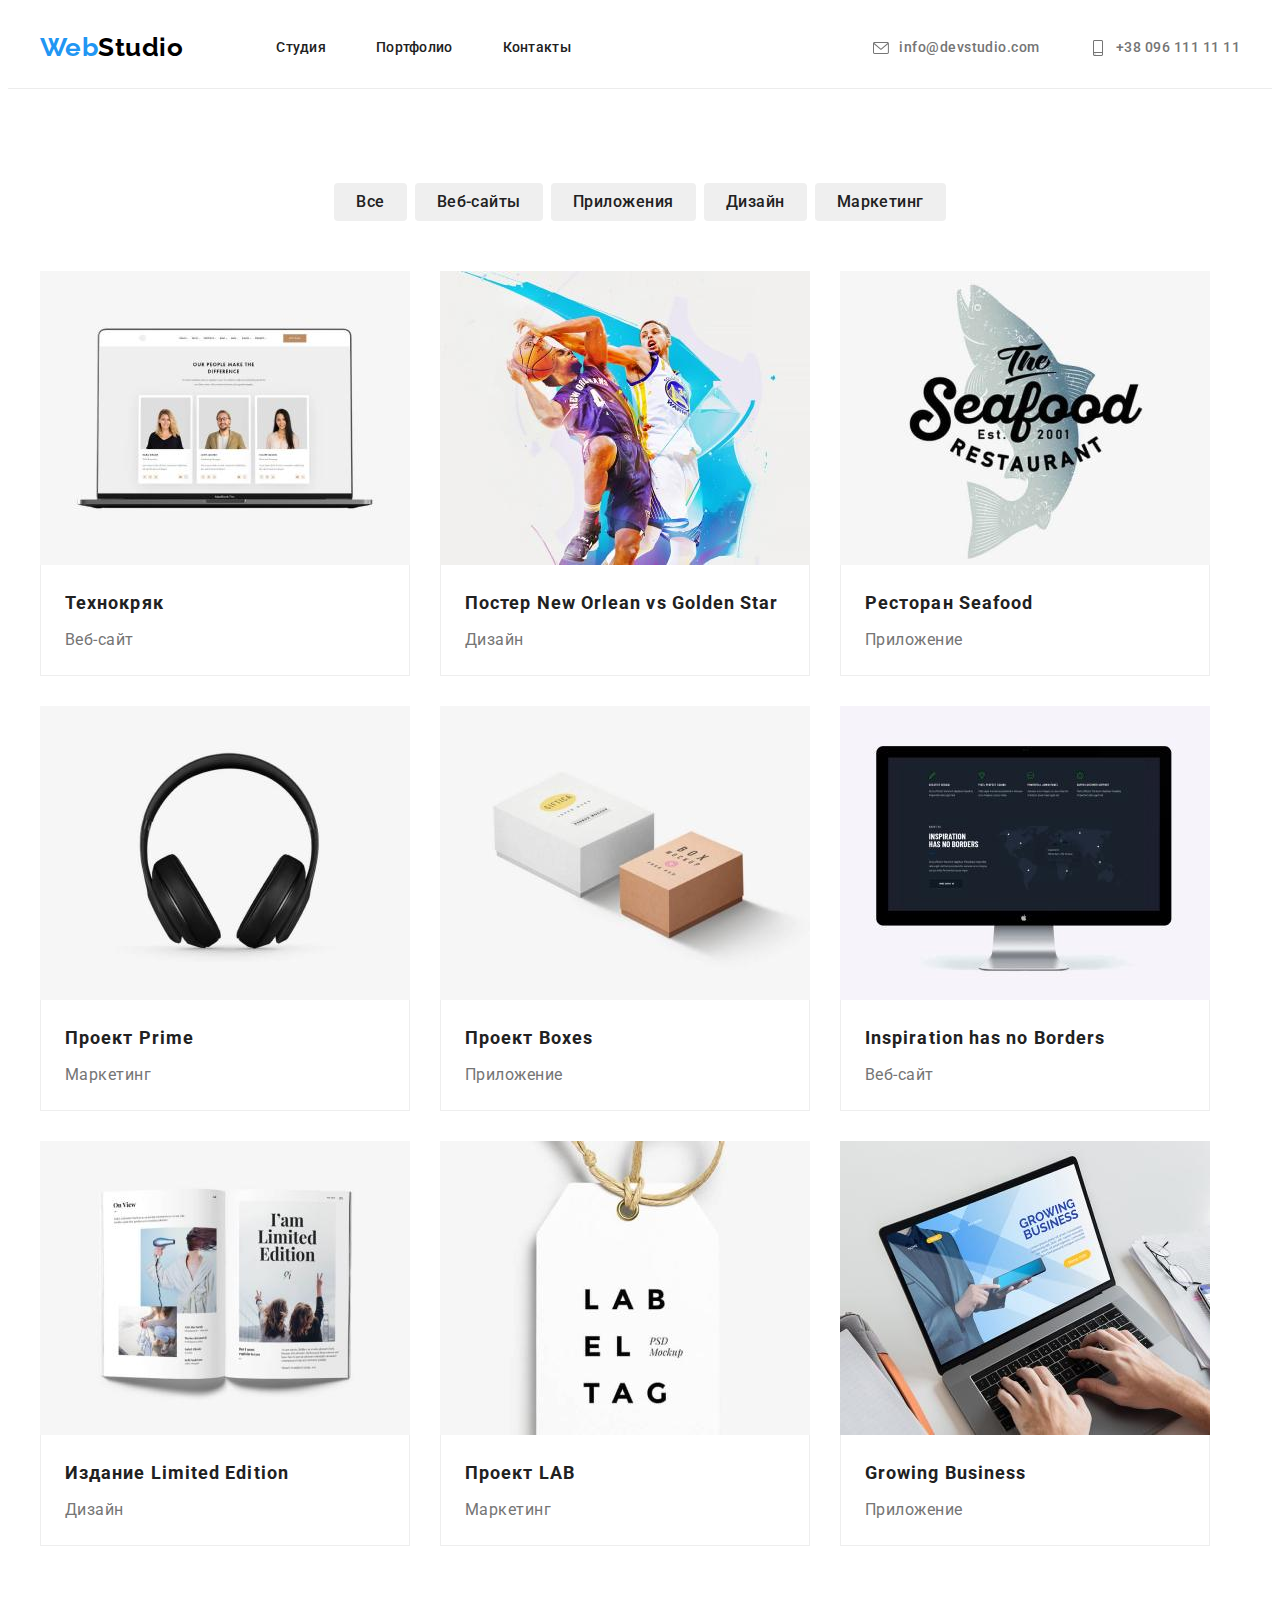
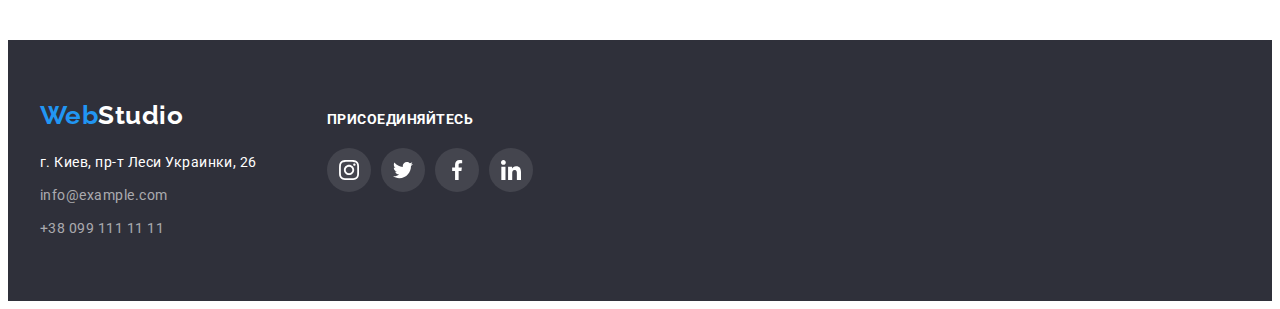
==== portfolio.html @ e668d9b5 "copy hw.4" ====
<!DOCTYPE html>
<html lang="ru">
  <head>
    <meta charset="UTF-8" />
    <meta http-equiv="X-UA-Compatible" content="IE=edge" />
    <meta name="viewport" content="width=device-width, initial-scale=1.0" />
    <title>Document</title>
    <link rel="preconnect" href="https://fonts.googleapis.com" />
    <link rel="preconnect" href="https://fonts.gstatic.com" crossorigin />
    <link
      rel="stylesheet"
      href="https://cdnjs.cloudflare.com/ajax/libs/modern-normalize/1.1.0/modern-normalize.min.css"
      integrity="sha512-wpPYUAdjBVSE4KJnH1VR1HeZfpl1ub8YT/NKx4PuQ5NmX2tKuGu6U/JRp5y+Y8XG2tV+wKQpNHVUX03MfMFn9Q=="
      crossorigin="anonymous"
      referrerpolicy="no-referrer"
    />
    <link
      href="https://fonts.googleapis.com/css2?family=Raleway:wght@700&family=Roboto:wght@400;500;700;900&display=swap"
      rel="stylesheet"
    />
    <link rel="stylesheet" href="./css/styles.css" />
  </head>
  <body>
    <header class="header">
      <div class="container main-nav">
        <nav class="site-nav-full">
          <a href="./index.html" class="logo" lang="en"><span class="web">Web</span>Studio</a>
          <ul class="site-nav">
            <li class="item"><a class="link" href="">Студия</a></li>
            <li class="item"><a class="link" href="./portfolio.html">Портфолио</a></li>
            <li class="item"><a class="link" href="">Контакты</a></li>
          </ul>
        </nav>
        <ul class="header-contact">
          <li class="item">
            <a class="contacts" href="" lang="en">
              <svg class="contact-icon">
                <use href="./images/more-icons.svg#envelope"></use>
              </svg>
              info@devstudio.com</a
            >
          </li>
          <li class="item">
            <a class="contacts" href="">
              <svg class="contact-icon">
                <use href="./images/icons.svg#smartphone"></use></svg
              >+38 096 111 11 11</a
            >
          </li>
        </ul>
      </div>
    </header>
    <main>
      <section class="section section-portfolio">
        <div class="container">
          <ul class="btns-portfolio">
            <li class="item"><button class="button-portfolio" type="button">Все</button></li>
            <li class="item"><button class="button-portfolio" type="button">Веб-сайты</button></li>
            <li class="item"><button class="button-portfolio" type="button">Приложения</button></li>
            <li class="item"><button class="button-portfolio" type="button">Дизайн</button></li>
            <li class="item"><button class="button-portfolio" type="button">Маркетинг</button></li>
          </ul>
          <ul class="work-examples">
            <li class="item">
              <a class="link" href="">
                <img class="image" src="./images/portfolio-box-1.jpg" width="370" height="294" alt="Открытый ноутбук" />
                <div class="item-title-text">
                  <h2 class="title">Технокряк</h2>
                  <p class="text">Веб-сайт</p>
                </div>
              </a>
            </li>
            <li class="item">
              <a class="link" href="">
              <img class="image" src="./images/portfolio-box-2.jpg" width="370" height="294" alt="Баскетболисты" />
              <div class="item-title-text">
                <h2 class="title">Постер <span lang="en">New Orlean vs Golden Star</span></h2>
                <p class="text">Дизайн</p>
              </div>
              </a>
            </li>
            <li class="item">
              <a class="link" href="">
              <img
                class="image"
                src="./images/portfolio-box-3.jpg"
                width="370"
                height="294"
                alt="Рыба и название ресторана"
              />
              <div class="item-title-text">
                <h2 class="title">Ресторан <span lang="en">Seafood</span></h2>
                <p class="text">Приложение</p>
              </div>
              </a>
            </li>
            <li class="item">
              <a class="link" href="">
              <img class="image" src="./images/portfolio-box-4.jpg" width="370" height="294" alt="Наушники" />
              <div class="item-title-text">
                <h2 class="title">Проект <span lang="en">Prime</span></h2>
                <p class="text">Маркетинг</p>
              </div>
              </a>
            </li>
            <li class="item">
              <a class="link" href="">
              <img class="image" src="./images/portfolio-box-5.jpg" width="370" height="294" alt="Две коробки" />
              <div class="item-title-text">
                <h2 class="title">Проект <span lang="en">Boxes</span></h2>
                <p class="text">Приложение</p>
              </div>
              </a>
            </li>
            <li class="item">
              <a class="link" href="">
              <img
                class="image"
                src="./images/portfolio-box-6.jpg"
                width="370"
                height="294"
                alt="Сайт на экране моноблока"
              />
              <div class="item-title-text">
                <h2 class="title" lang="en">Inspiration has no Borders</h2>
                <p class="text">Веб-сайт</p>
              </div>
              </a>
            </li>
            <li class="item">
              <a class="link" href="">
              <img class="image" src="./images/portfolio-box-7.jpg" width="370" height="294" alt="Открытая книга" />
              <div class="item-title-text">
                <h2 class="title">Издание <span lang="en">Limited Edition</span></h2>
                <p class="text">Дизайн</p>
              </div>
              </a>
            </li>
            <li class="item">
              <a class="link" href="">
              <img class="image" src="./images/portfolio-box-8.jpg" width="370" height="294" alt="Бирка" />
              <div class="item-title-text">
                <h2 class="title">Проект <span lang="en">LAB</span></h2>
                <p class="text">Маркетинг</p>
              </div>
            </li>
            <li class="item">
              <a class="link" href="">
              <img
                class="image"
                src="./images/portfolio-box-9.jpg"
                width="370"
                height="294"
                alt="Руки на клавиатуре ноутбука"
              />
              <div class="item-title-text">
                <h2 class="title" lang="en">Growing Business</h2>
                <p class="text">Приложение</p>
              </div>
              </a>
            </li>
          </ul>
        </div>
      </section>
    </main>
    <footer class="footer">
      <div class="container footer-section">
        <div>
          <a class="logo-footer" lang="en" href="./index.html"> <span class="footer-web">Web</span>Studio</a>
          <address class="address">
            <ul>
              <li class="item">
                <a class="contacts street" href="">г. Киев, пр-т Леси Украинки, 26</a>
              </li>
              <li class="item"><a class="contacts" href="">info@example.com</a></li>
              <li class="item"><a class="contacts" href="">+38 099 111 11 11</a></li>
            </ul>
          </address>
        </div>
        <div class="footer-social">
          <b class="text">Присоединяйтесь</b>
          <ul class="footer-social-list">
            <li class="item">
              <a class="link" href="">
                <svg class="icon">
                  <use href="./images/icons.svg#instagram"></use>
                </svg>
              </a>
            </li>
            <li class="item">
              <a class="link" href="">
                <svg class="icon">
                  <use href="./images/icons.svg#twitter"></use>
                </svg>
              </a>
            </li>
            <li class="item">
              <a class="link" href="">
                <svg class="icon">
                  <use href="./images/icons.svg#facebook"></use>
                </svg>
              </a>
            </li>
            <li class="item">
              <a class="link" href="">
                <svg class="icon">
                  <use href="./images/icons.svg#linkedin"></use>
                </svg>
              </a>
            </li>
          </ul>
        </div>
      </div>
    </footer>
  </body>
</html>
---- css/styles.css ----
/* Цвета */
:root {
  --primary-text-color: #757575;
  --title-text-color: #212121;
  --accent-color: #2196f3;
  --primary-bg-color: #ffffff;
  --secondary-bg-color: #2f303a;
}
body {
  font-family: Roboto, -apple-system, BlinkMacSystemFont, 'Segoe UI', Roboto, Oxygen, Ubuntu, Cantarell, 'Open Sans',
    'Helvetica Neue', sans-serif;
  color: var(--primary-text-color);
  background-color: var(--primary-bg-color);
  letter-spacing: 0.03em;
}
.container {
  width: 1200px;
  margin: 0 auto;
  padding-left: 15px;
  padding-right: 15px;
}
ul,
p {
  list-style: none;
  margin: 0;
  padding: 0;
}
/* logo */
.header {
  border-bottom: 1px solid #ececec;
}
.logo {
  font-family: Raleway;
  color: #000;
  text-decoration: none;
  font-weight: 700;
  font-size: 26px;
  line-height: 1.2;
}

.web {
  color: var(--accent-color);
}

/* site nav */
.main-nav,
.site-nav-full {
  display: flex;
  align-items: center;
}

.site-nav {
  display: flex;
  margin-left: 93px;
}
.site-nav .item:not(:last-child) {
  margin-right: 50px;
}
.header-contact {
  display: flex;
  margin-left: auto;
}
.header-contact .item + .item {
  margin-left: 50px;
}
.site-nav .link {
  display: block;
  padding-top: 32px;
  padding-bottom: 32px;
  text-decoration: none;
  font-weight: 500;
  font-size: 14px;
  line-height: 1.14;
  letter-spacing: 0.02em;
  color: var(--title-text-color);
}

.site-nav .link:hover,
.site-nav .link:focus {
  color: var(--accent-color);
}

.header-contact .contacts {
  display: flex;
  align-items: center;
  padding-top: 32px;
  padding-bottom: 32px;
  font-weight: 500;
  font-size: 14px;
  line-height: 1.14px;
  text-decoration: none;
  color: var(--primary-text-color);
}
.header-contact .contact-icon {
  margin-right: 10px;
  width: 16px;
  height: 16px;
  fill: var(--primary-text-color);
}

.header-contact .contacts:hover,
.header-contact .contacts:focus {
  color: var(--accent-color);
}
.header-contact .contacts:hover .contact-icon,
.header-contact .contacts:focus .contact-icon {
  fill: var(--accent-color);
}

/* hero */
.hero {
  padding-top: 200px;
  padding-bottom: 200px;

  text-align: center;
  background-color: var(--secondary-bg-color);
}
.hero-overlay {
  margin: 0 auto;
  max-width: 1600px;
  height: 600px;
  background-image: linear-gradient(to right, rgba(47, 48, 58, 0.4), rgba(47, 48, 58, 0.4)), url(../images/overlay.jpg);
}
.hero-title {
  margin-top: 0px;
  margin-bottom: 30px;
  font-style: normal;
  text-transform: uppercase;
  font-weight: 900;
  font-size: 44px;
  line-height: 1.36;
  letter-spacing: 0.06em;
  color: var(--primary-bg-color);
}
.hero-button {
  padding: 10px 32px;
  border-radius: 4px;
  border: none;
  font-family: inherit;
  font-weight: 700;
  font-size: 16px;
  line-height: 1.87;
  cursor: pointer;
  letter-spacing: 0.06em;
  background-color: var(--accent-color);
  color: var(--primary-bg-color);
}
.hero-button:hover,
.hero-button:focus {
  color: var(--accent-color);
  background-color: var(--primary-bg-color);
}
.section {
  padding-top: 94px;
  padding-bottom: 94px;
}
.section-title {
  margin-top: 0;
  margin-bottom: 50px;
  font-size: 36px;
  line-height: 1.16;
  text-align: center;
  color: var(--title-text-color);
}
/* advantage */
.advantage {
  display: flex;
}
.advantage .item {
  width: calc((100%-90px) / 4);
}
.advantage .item:not(:last-child) {
  margin-right: 30px;
}
.advantage-icon {
  margin-bottom: 30px;
  width: 270px;
  height: 120px;
  border-radius: 4px;
  display: flex;
  justify-content: center;
  align-items: center;
  background-color: #f5f4fa;
}
.advantage .title {
  margin-top: 0;
  margin-bottom: 10px;
  text-transform: uppercase;
  font-size: 14px;
  line-height: 1.14;
  color: var(--title-text-color);
}

.advantage .text {
  font-size: 14px;
  line-height: 1.71;
}
/* works type */
.section-works-type {
  padding-top: 0;
}
.works-type {
  display: flex;
}
.works-type .item:not(:last-child) {
  margin-right: 30px;
}
.works-type .image {
  display: block;
}

/* team */
.team {
  display: flex;
}
.team .item {
  text-align: center;
  padding-bottom: 30px;
  width: calc((100%-90px) / 4);
  box-shadow: 0px 1px 3px rgba(0, 0, 0, 0.12), 0px 1px 1px rgba(0, 0, 0, 0.14), 0px 2px 1px rgba(0, 0, 0, 0.2);
  border-radius: 0px 0px 4px 4px;
}
.team .item:not(:last-child) {
  margin-right: 30px;
}
.section-team {
  background-color: #f5f4fa;
}
.team .photo {
  margin-bottom: 30px;
  display: block;
}
.team .title {
  margin-top: 0;
  margin-bottom: 10px;
  font-weight: 500;
  font-size: 16px;
  line-height: 1.18;
  color: var(--title-text-color);
}
.team .text {
  font-size: 16px;
  line-height: 1.18;
  margin-bottom: 16px;
}
.team .social-list {
  display: flex;
  justify-content: center;
}
.team .social-link {
  width: 44px;
  height: 44px;
  display: flex;
  justify-content: center;
  align-items: center;
  border-radius: 50%;
}
.team .social-item:not(:last-child) {
  margin-right: 10px;
}
.team .social-icon {
  width: 20px;
  height: 20px;
  fill: #afb1b8;
}
.team .social-link:hover,
.team .social-link:focus {
  background-color: var(--accent-color);
}
.team .social-link:hover .social-icon,
.team .social-link:focus .social-icon {
  fill: var(--primary-bg-color);
}
/* partners */
.partners-list {
  display: flex;
  justify-content: center;
}
.partners-list .link {
  width: 170px;
  height: 92px;
  display: flex;
  justify-content: center;
  align-items: center;
  border: 1px solid #afb1b8;
  border-radius: 4px;
}
.partners-list .item:not(:last-child) {
  margin-right: 30px;
}
.partners-list .company-icon {
  width: 106px;
  height: 60px;
  fill: #afb1b8;
}
.partners-list .link:hover,
.partners-list .link:focus {
  border-color: var(--accent-color);
}
.partners-list .link:hover .company-icon,
.partners-list .link:focus .company-icon {
  fill: var(--accent-color);
}

/* footer */
.footer {
  background-color: var(--secondary-bg-color);
}
.logo-footer {
  display: inline-block;
  margin-bottom: 20px;
  font-family: Raleway;
  color: var(--primary-bg-color);
  text-decoration: none;
  font-weight: 700;
  font-size: 26px;
  line-height: 1.2;
}
.footer-web {
  color: var(--accent-color);
}
.footer {
  padding-top: 60px;
  padding-bottom: 60px;
}
.footer-section {
  display: flex;
  align-items: baseline;
}
.address .item:not(:last-child) {
  margin-bottom: 9px;
}
.address .contacts {
  font-style: normal;
  font-weight: 400;
  font-size: 14px;
  line-height: 1.71;
  color: rgba(255, 255, 255, 0.6);
  text-decoration: none;
}

.address .street {
  color: var(--primary-bg-color);
}

.address .contacts:hover,
.address .contacts:focus {
  color: var(--accent-color);
}
.footer-social {
  margin-left: 70px;
}
.footer-social .text {
  font-size: 14px;
  line-height: calc(16 / 14);
  text-transform: uppercase;
  color: var(--primary-bg-color);
}
.footer-social-list {
  display: flex;
  margin-top: 20px;
}
.footer-social .item {
  width: 44px;
  height: 44px;
}
.footer-social .item:not(:last-child) {
  margin-right: 10px;
}
.footer-social .link {
  width: 100%;
  height: 100%;
  display: flex;
  justify-content: center;
  align-items: center;
  border-radius: 50%;
  background-color: rgba(255, 255, 255, 0.1);
}
.footer-social .icon {
  width: 20px;
  height: 20px;
  fill: var(--primary-bg-color);
}
.footer-social .link:hover,
.footer-social .link:focus {
  background-color: var(--accent-color);
}
/* portfolio */
.btns-portfolio {
  display: flex;
  margin-bottom: 50px;
  justify-content: center;
}
.button-portfolio {
  padding: 6px 22px;
  border-radius: 4px;
  border: none;
  font-family: inherit;
  font-weight: 500;
  font-size: 16px;
  line-height: 1.62;
  text-align: center;
  letter-spacing: 0.03em;
  cursor: pointer;
  color: var(--title-text-color);
}

.btns-portfolio .item:not(:last-child) {
  margin-right: 8px;
}
.button-portfolio:hover,
.button-portfolio:focus {
  background-color: var(--accent-color);
  color: var(--primary-bg-color);
  box-shadow: 0px 3px 1px rgba(0, 0, 0, 0.1), 0px 1px 2px rgba(0, 0, 0, 0.08), 0px 2px 2px rgba(0, 0, 0, 0.12);
}
.work-examples {
  display: flex;
  flex-wrap: wrap;
  margin: -15px;
}
.work-examples .item {
  width: 370px;
  margin: 15px;
}
.work-examples .link {
  display: block;
  text-decoration: none;
}
.work-examples .link:hover {
  filter: drop-shadow(0px 4px 4px rgba(0, 0, 0, 0.25));
}
.work-examples .item-title-text {
  padding: 20px 24px;
  border-bottom: 1px solid #eee;
  border-left: 1px solid #eee;
  border-right: 1px solid #eee;
}

/* .work-examples .item:nth-child(3n) {
  margin-right: 0px;
}
.work-examples .item:nth-last-child(-n + 3) {
  margin-bottom: 0;
} */
.work-examples .image {
  display: block;
}
.work-examples .title {
  margin-top: 0;
  margin-bottom: 4px;
  font-size: 18px;
  line-height: 2;
  letter-spacing: 0.06em;
  color: var(--title-text-color);
}
.work-examples .text {
  color: var(--primary-text-color);
  font-size: 16px;
  line-height: 1.87;
}
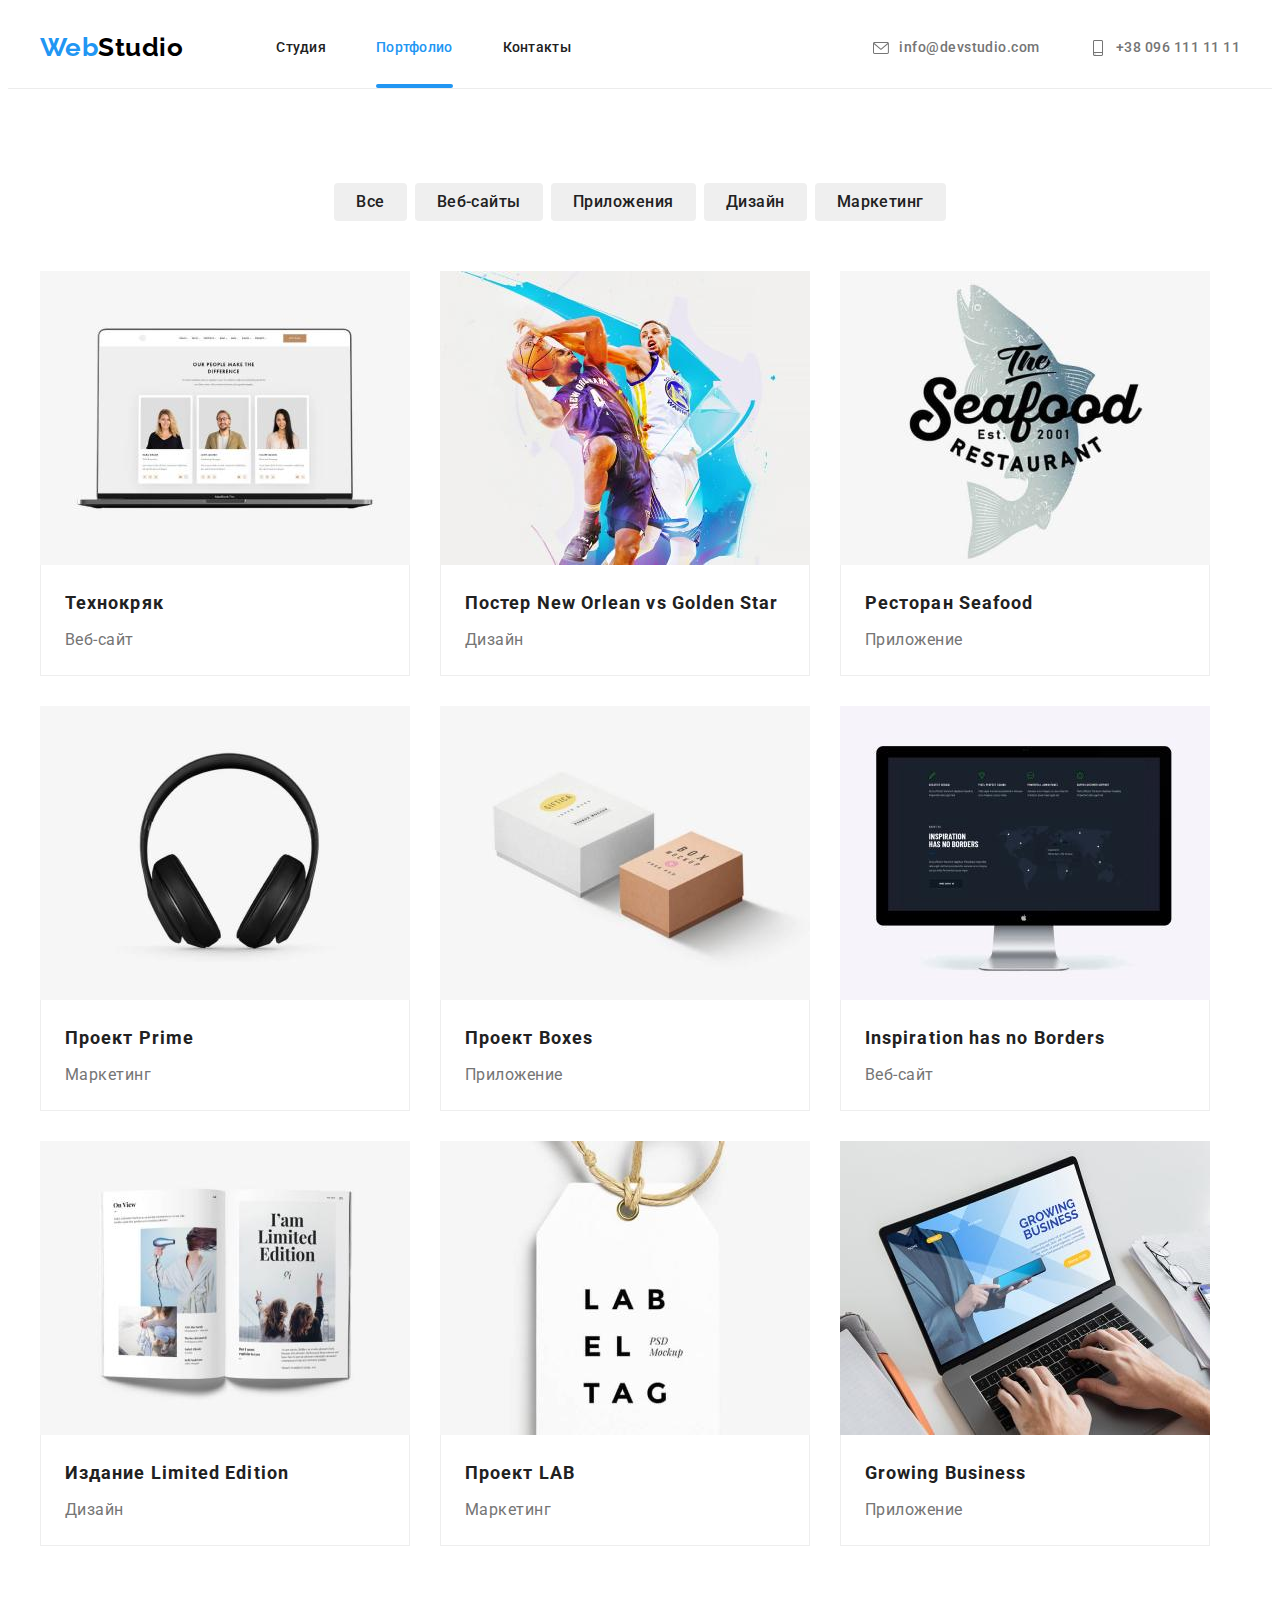
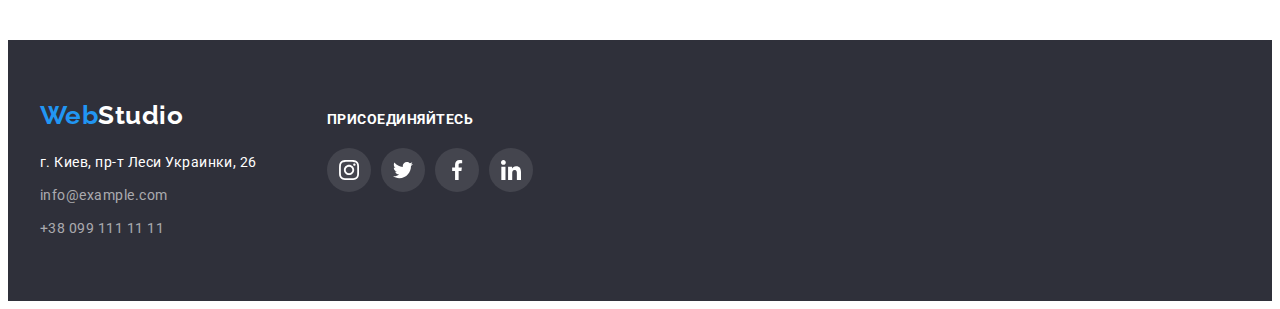
==== commit 81eeae34: "hw.5.rev.1.0" ====
--- a/portfolio.html
+++ b/portfolio.html
@@ -26,8 +26,8 @@
         <nav class="site-nav-full">
           <a href="./index.html" class="logo" lang="en"><span class="web">Web</span>Studio</a>
           <ul class="site-nav">
-            <li class="item"><a class="link" href="">Студия</a></li>
-            <li class="item"><a class="link" href="./portfolio.html">Портфолио</a></li>
+            <li class="item"><a class="link" href="./index.html">Студия</a></li>
+            <li class="item"><a class="link current" href="./portfolio.html">Портфолио</a></li>
             <li class="item"><a class="link" href="">Контакты</a></li>
           </ul>
         </nav>
@@ -63,7 +63,21 @@
           <ul class="work-examples">
             <li class="item">
               <a class="link" href="">
-                <img class="image" src="./images/portfolio-box-1.jpg" width="370" height="294" alt="Открытый ноутбук" />
+                <div class="overlay-zone">
+                  <img
+                    class="image"
+                    src="./images/portfolio-box-1.jpg"
+                    width="370"
+                    height="294"
+                    alt="Открытый ноутбук"
+                  />
+                  <div class="portfolio-overlay">
+                    <p class="overlay-text">
+                      Технокряк это современная площадка распространения коронавируса. Компании используют эту платформу
+                      для цифрового шпионажа и атак на защищённые сервера конкурентов.
+                    </p>
+                  </div>
+                </div>
                 <div class="item-title-text">
                   <h2 class="title">Технокряк</h2>
                   <p class="text">Веб-сайт</p>
@@ -72,91 +86,156 @@
             </li>
             <li class="item">
               <a class="link" href="">
-              <img class="image" src="./images/portfolio-box-2.jpg" width="370" height="294" alt="Баскетболисты" />
-              <div class="item-title-text">
-                <h2 class="title">Постер <span lang="en">New Orlean vs Golden Star</span></h2>
-                <p class="text">Дизайн</p>
-              </div>
-              </a>
-            </li>
-            <li class="item">
-              <a class="link" href="">
-              <img
-                class="image"
-                src="./images/portfolio-box-3.jpg"
-                width="370"
-                height="294"
-                alt="Рыба и название ресторана"
-              />
-              <div class="item-title-text">
-                <h2 class="title">Ресторан <span lang="en">Seafood</span></h2>
-                <p class="text">Приложение</p>
-              </div>
-              </a>
-            </li>
-            <li class="item">
-              <a class="link" href="">
-              <img class="image" src="./images/portfolio-box-4.jpg" width="370" height="294" alt="Наушники" />
-              <div class="item-title-text">
-                <h2 class="title">Проект <span lang="en">Prime</span></h2>
-                <p class="text">Маркетинг</p>
-              </div>
-              </a>
-            </li>
-            <li class="item">
-              <a class="link" href="">
-              <img class="image" src="./images/portfolio-box-5.jpg" width="370" height="294" alt="Две коробки" />
-              <div class="item-title-text">
-                <h2 class="title">Проект <span lang="en">Boxes</span></h2>
-                <p class="text">Приложение</p>
-              </div>
-              </a>
-            </li>
-            <li class="item">
-              <a class="link" href="">
-              <img
-                class="image"
-                src="./images/portfolio-box-6.jpg"
-                width="370"
-                height="294"
-                alt="Сайт на экране моноблока"
-              />
-              <div class="item-title-text">
-                <h2 class="title" lang="en">Inspiration has no Borders</h2>
-                <p class="text">Веб-сайт</p>
-              </div>
-              </a>
-            </li>
-            <li class="item">
-              <a class="link" href="">
-              <img class="image" src="./images/portfolio-box-7.jpg" width="370" height="294" alt="Открытая книга" />
-              <div class="item-title-text">
-                <h2 class="title">Издание <span lang="en">Limited Edition</span></h2>
-                <p class="text">Дизайн</p>
-              </div>
-              </a>
-            </li>
-            <li class="item">
-              <a class="link" href="">
-              <img class="image" src="./images/portfolio-box-8.jpg" width="370" height="294" alt="Бирка" />
-              <div class="item-title-text">
-                <h2 class="title">Проект <span lang="en">LAB</span></h2>
-                <p class="text">Маркетинг</p>
-              </div>
-            </li>
-            <li class="item">
-              <a class="link" href="">
-              <img
-                class="image"
-                src="./images/portfolio-box-9.jpg"
-                width="370"
-                height="294"
-                alt="Руки на клавиатуре ноутбука"
-              />
-              <div class="item-title-text">
-                <h2 class="title" lang="en">Growing Business</h2>
-                <p class="text">Приложение</p>
-              </div>
+                <div class="overlay-zone">
+                  <img class="image" src="./images/portfolio-box-2.jpg" width="370" height="294" alt="Баскетболисты" />
+                  <div class="portfolio-overlay">
+                    <p class="overlay-text">
+                      Технокряк это современная площадка распространения коронавируса. Компании используют эту платформу
+                      для цифрового шпионажа и атак на защищённые сервера конкурентов.
+                    </p>
+                  </div>
+                </div>
+                <div class="item-title-text">
+                  <h2 class="title">Постер <span lang="en">New Orlean vs Golden Star</span></h2>
+                  <p class="text">Дизайн</p>
+                </div>
+              </a>
+            </li>
+            <li class="item">
+              <a class="link" href="">
+                <div class="overlay-zone">
+                  <img
+                    class="image"
+                    src="./images/portfolio-box-3.jpg"
+                    width="370"
+                    height="294"
+                    alt="Рыба и название ресторана"
+                  />
+                  <div class="portfolio-overlay">
+                    <p class="overlay-text">
+                      Технокряк это современная площадка распространения коронавируса. Компании используют эту платформу
+                      для цифрового шпионажа и атак на защищённые сервера конкурентов.
+                    </p>
+                  </div>
+                </div>
+                <div class="item-title-text">
+                  <h2 class="title">Ресторан <span lang="en">Seafood</span></h2>
+                  <p class="text">Приложение</p>
+                </div>
+              </a>
+            </li>
+            <li class="item">
+              <a class="link" href="">
+                <div class="overlay-zone">
+                  <img class="image" src="./images/portfolio-box-4.jpg" width="370" height="294" alt="Наушники" />
+                  <div class="portfolio-overlay">
+                    <p class="overlay-text">
+                      Технокряк это современная площадка распространения коронавируса. Компании используют эту платформу
+                      для цифрового шпионажа и атак на защищённые сервера конкурентов.
+                    </p>
+                  </div>
+                </div>
+                <div class="item-title-text">
+                  <h2 class="title">Проект <span lang="en">Prime</span></h2>
+                  <p class="text">Маркетинг</p>
+                </div>
+              </a>
+            </li>
+            <li class="item">
+              <a class="link" href="">
+                <div class="overlay-zone">
+                  <img class="image" src="./images/portfolio-box-5.jpg" width="370" height="294" alt="Две коробки" />
+                  <div class="portfolio-overlay">
+                    <p class="overlay-text">
+                      Технокряк это современная площадка распространения коронавируса. Компании используют эту платформу
+                      для цифрового шпионажа и атак на защищённые сервера конкурентов.
+                    </p>
+                  </div>
+                </div>
+                <div class="item-title-text">
+                  <h2 class="title">Проект <span lang="en">Boxes</span></h2>
+                  <p class="text">Приложение</p>
+                </div>
+              </a>
+            </li>
+            <li class="item">
+              <a class="link" href="">
+                <div class="overlay-zone">
+                  <img
+                    class="image"
+                    src="./images/portfolio-box-6.jpg"
+                    width="370"
+                    height="294"
+                    alt="Экран моноблока"
+                  />
+                  <div class="portfolio-overlay">
+                    <p class="overlay-text">
+                      Технокряк это современная площадка распространения коронавируса. Компании используют эту платформу
+                      для цифрового шпионажа и атак на защищённые сервера конкурентов.
+                    </p>
+                  </div>
+                </div>
+                <div class="item-title-text">
+                  <h2 class="title" lang="en">Inspiration has no Borders</h2>
+                  <p class="text">Веб-сайт</p>
+                </div>
+              </a>
+            </li>
+            <li class="item">
+              <a class="link" href="">
+                <div class="overlay-zone">
+                  <img class="image" src="./images/portfolio-box-7.jpg" width="370" height="294" alt="Открытая книга" />
+                  <div class="portfolio-overlay">
+                    <p class="overlay-text">
+                      Технокряк это современная площадка распространения коронавируса. Компании используют эту платформу
+                      для цифрового шпионажа и атак на защищённые сервера конкурентов.
+                    </p>
+                  </div>
+                </div>
+                <div class="item-title-text">
+                  <h2 class="title">Издание <span lang="en">Limited Edition</span></h2>
+                  <p class="text">Дизайн</p>
+                </div>
+              </a>
+            </li>
+            <li class="item">
+              <a class="link" href="">
+                <div class="overlay-zone">
+                  <img class="image" src="./images/portfolio-box-8.jpg" width="370" height="294" alt="Бирка" />
+                  <div class="portfolio-overlay">
+                    <p class="overlay-text">
+                      Технокряк это современная площадка распространения коронавируса. Компании используют эту платформу
+                      для цифрового шпионажа и атак на защищённые сервера конкурентов.
+                    </p>
+                  </div>
+                </div>
+                <div class="item-title-text">
+                  <h2 class="title">Проект <span lang="en">LAB</span></h2>
+                  <p class="text">Маркетинг</p>
+                </div>
+              </a>
+            </li>
+            <li class="item">
+              <a class="link" href="">
+                <div class="overlay-zone">
+                  <img
+                    class="image"
+                    src="./images/portfolio-box-9.jpg"
+                    width="370"
+                    height="294"
+                    alt="Руки на клавиатуре"
+                  />
+                  <div class="portfolio-overlay">
+                    <p class="overlay-text">
+                      Технокряк это современная площадка распространения коронавируса. Компании используют эту платформу
+                      для цифрового шпионажа и атак на защищённые сервера конкурентов.
+                    </p>
+                  </div>
+                </div>
+                <div class="item-title-text">
+                  <h2 class="title" lang="en">Growing Business</h2>
+                  <p class="text">Приложение</p>
+                </div>
               </a>
             </li>
           </ul>
--- a/css/styles.css
+++ b/css/styles.css
@@ -53,6 +53,7 @@
   display: flex;
   margin-left: 93px;
 }
+
 .site-nav .item:not(:last-child) {
   margin-right: 50px;
 }
@@ -64,6 +65,7 @@
   margin-left: 50px;
 }
 .site-nav .link {
+  position: relative;
   display: block;
   padding-top: 32px;
   padding-bottom: 32px;
@@ -74,9 +76,23 @@
   letter-spacing: 0.02em;
   color: var(--title-text-color);
 }
+.site-nav .link.current::after {
+  position: absolute;
+  bottom: 0;
+  left: 0;
+  content: '';
+  display: inline-block;
+  width: 100%;
+  height: 4px;
+  background-color: var(--accent-color);
+  border-radius: 2px;
+}
 
 .site-nav .link:hover,
 .site-nav .link:focus {
+  color: var(--accent-color);
+}
+.site-nav .link.current {
   color: var(--accent-color);
 }
 
@@ -202,6 +218,30 @@
 .works-type {
   display: flex;
 }
+.works-type .item {
+  position: relative;
+}
+.works-type .overlay {
+  position: absolute;
+  bottom: 0;
+  left: 0;
+  width: 100%;
+  height: 70px;
+  display: inline-block;
+  padding-top: 27px;
+  padding-bottom: 27px;
+
+  background-color: rgba(47, 48, 58, 0.8);
+}
+.works-type-description {
+  text-align: center;
+  text-transform: uppercase;
+  font-weight: bold;
+  font-size: 14px;
+  line-height: calc(16 / 14);
+  letter-spacing: 0.03em;
+  color: var(--primary-bg-color);
+}
 .works-type .item:not(:last-child) {
   margin-right: 30px;
 }
@@ -219,6 +259,7 @@
   width: calc((100%-90px) / 4);
   box-shadow: 0px 1px 3px rgba(0, 0, 0, 0.12), 0px 1px 1px rgba(0, 0, 0, 0.14), 0px 2px 1px rgba(0, 0, 0, 0.2);
   border-radius: 0px 0px 4px 4px;
+  background-color: #fff;
 }
 .team .item:not(:last-child) {
   margin-right: 30px;
@@ -384,6 +425,40 @@
 .footer-social .link:hover,
 .footer-social .link:focus {
   background-color: var(--accent-color);
+}
+/* modal */
+.backdrop {
+  position: fixed;
+  top: 0;
+  left: 0;
+  width: 100%;
+  height: 100%;
+  background-color: rgba(0, 0, 0, 0.2);
+}
+.backdrop.is-hidden {
+  opacity: 0;
+  pointer-events: none;
+}
+.modal {
+  position: absolute;
+  top: 50%;
+  left: 50%;
+  transform: translate(-50%, -50%);
+  width: 528px;
+  height: 581px;
+  background-color: #fff;
+}
+.btn-close-modal {
+  position: absolute;
+  top: 8px;
+  right: 8px;
+  border: 1px solid #000;
+  border-radius: 50%;
+}
+.close-modal-icon {
+  width: 30px;
+  height: 30px;
+  fill: var(--accent-color);
 }
 /* portfolio */
 .btns-portfolio {
@@ -427,8 +502,32 @@
   display: block;
   text-decoration: none;
 }
+.work-examples .overlay-zone {
+  position: relative;
+  overflow: hidden;
+}
+
+.work-examples .portfolio-overlay {
+  position: absolute;
+  top: 0;
+  left: 0;
+  width: 100%;
+  height: 100%;
+  transform: translateY(100%);
+  transition: transform 600ms ease;
+  padding: 63px 24px;
+  background-color: rgba(33, 150, 243, 0.9);
+}
+.work-examples .overlay-text {
+  font-size: 18px;
+  line-height: calc(28 / 18);
+  color: var(--primary-bg-color);
+}
 .work-examples .link:hover {
-  filter: drop-shadow(0px 4px 4px rgba(0, 0, 0, 0.25));
+  box-shadow: 0px 1px 1px rgba(0, 0, 0, 0.12), 0px 4px 4px rgba(0, 0, 0, 0.06), 1px 4px 6px rgba(0, 0, 0, 0.16);
+}
+.work-examples .link:hover .portfolio-overlay {
+  transform: translateY(0);
 }
 .work-examples .item-title-text {
   padding: 20px 24px;
